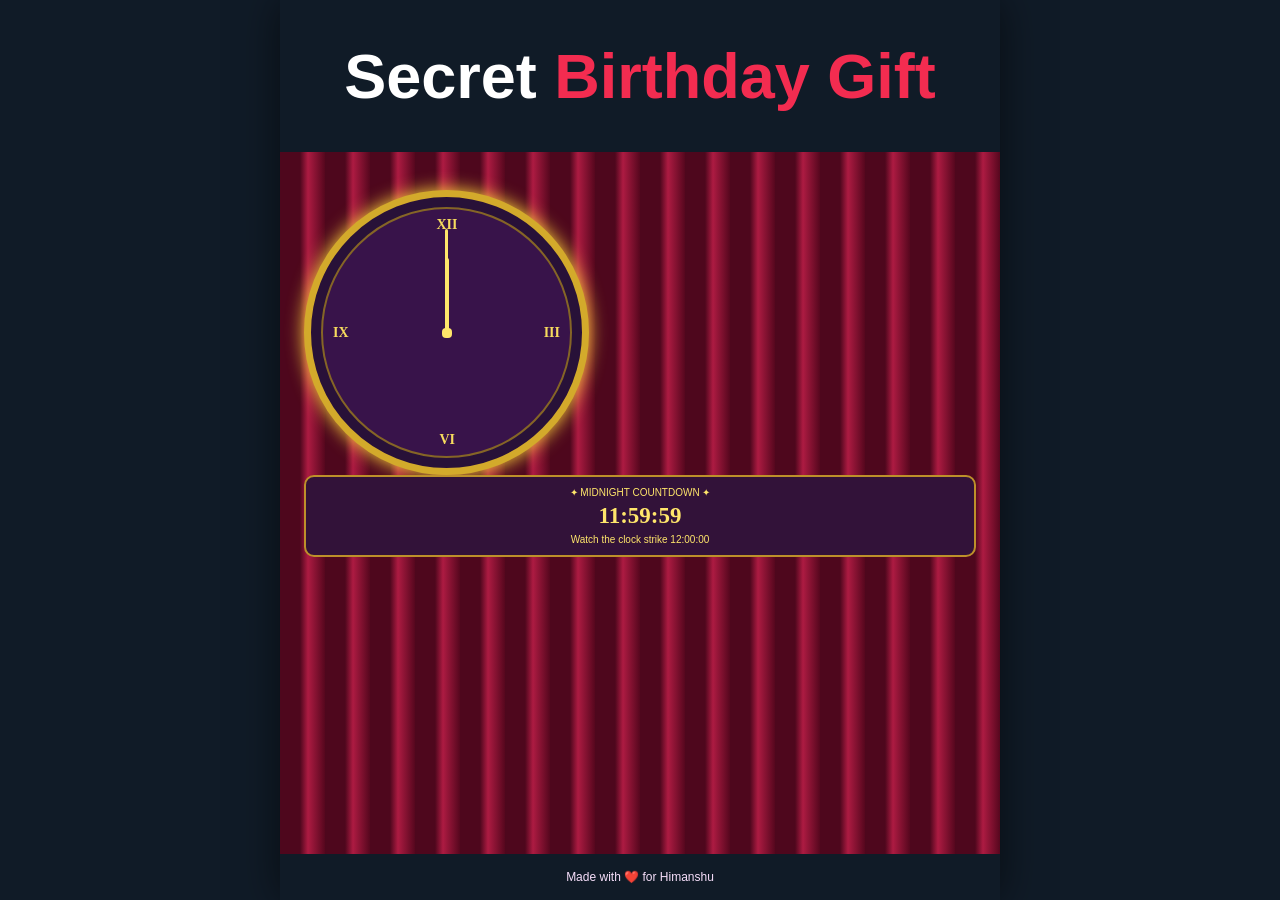
==== index.html @ 5b29326b "Publish birthday surprise site Co-authored-by: Copilot <223556219+Copilot@users.noreply.github.com>" ====
<!doctype html>
<html lang="en">
<head>
  <meta charset="UTF-8">
  <meta name="viewport" content="width=device-width, initial-scale=1">
  <title>Secret Birthday Gift</title>
  <link rel="stylesheet" href="style.css">
</head>
<body>
  <main class="app">
    <header class="titlebar"><span>Secret</span> Birthday Gift</header>

    <section class="screen midnight-screen active" id="midnightIntro">
      <div class="clock">
        <div class="clock-face"><b>XII</b><b>III</b><b>VI</b><b>IX</b><i class="hour"></i><i class="minute"></i><i class="pin"></i></div>
      </div>
      <div class="countdown"><small>✦ MIDNIGHT COUNTDOWN ✦</small><strong id="countdown">11:59:58</strong><span>Watch the clock strike 12:00:00</span></div>
    </section>

    <footer>Made with ❤️ for Himanshu</footer>
  </main>
  <script src="script.js"></script>
</body>
</html>
---- style.css ----
*{box-sizing:border-box}html,body{width:100%;height:100%;margin:0;overflow:hidden;background:#101b27}body{display:flex;justify-content:center;font-family:"Trebuchet MS","Segoe UI",sans-serif;color:#fff}.app{width:min(100%,720px);height:100dvh;min-height:0;display:flex;flex-direction:column;overflow:hidden;background:#a38abe;box-shadow:0 0 40px #0008}.titlebar{flex:0 0 auto;padding:40px 12px;color:#f32c50;background:#101b27;text-align:center;font-size:clamp(37px,8vw,63px);font-weight:900}.titlebar span{color:#fff}.screen{display:none;flex:1;min-height:0;overflow:hidden;padding:38px 24px 65px;text-align:center;animation:appear .45s ease}.screen.active{display:block}@keyframes appear{from{opacity:0;transform:translateY(15px)}to{opacity:1;transform:none}}h1{margin:10px 0;color:#9f123e;font-size:clamp(27px,5vw,43px)}p{line-height:1.55}.primary{padding:14px 25px;border:0;border-radius:8px;color:#fff;background:#a9143d;box-shadow:0 5px 0 #6e0c2a;cursor:pointer;font-weight:800}.primary:hover{filter:brightness(1.15);transform:translateY(-2px)}button{font:inherit}.midnight-screen{display:flex;flex-direction:column;align-items:center;justify-content:center;gap:25px;background:repeating-linear-gradient(90deg,#4e071d 0 20px,#ad1b42 28px,#56071e 45px)}.clock{width:min(64vw,285px);aspect-ratio:1;padding:10px;border:7px solid #d3aa2b;border-radius:50%;background:#281138;box-shadow:0 0 18px #ffd83b}.clock-face{position:relative;width:100%;height:100%;border:2px solid #856526;border-radius:50%;background:#38134a}.clock-face b{position:absolute;color:#f7dc5e;font:700 14px Georgia}.clock-face b:nth-child(1){top:8px;left:calc(50% - 10px)}.clock-face b:nth-child(2){right:10px;top:calc(50% - 8px)}.clock-face b:nth-child(3){bottom:8px;left:calc(50% - 7px)}.clock-face b:nth-child(4){left:10px;top:calc(50% - 8px)}.clock-face i{position:absolute;bottom:50%;left:calc(50% - 2px);width:4px;background:#ffe66a;border-radius:4px;transform-origin:bottom}.hour{height:30%}.minute{height:42%;width:3px!important}.pin{width:10px!important;height:10px;left:calc(50% - 5px)!important;bottom:calc(50% - 5px)!important;background:#ffde3c}.countdown{padding:10px 20px;border:2px solid #bd902a;border-radius:10px;background:#321239;color:#ffe66b;text-align:center}.countdown small,.countdown span{display:block;font-size:10px}.countdown strong{display:block;margin:5px;font:700 23px Georgia}.passcode-screen{display:grid;grid-template-columns:1fr 1fr;align-items:center;gap:28px;background:repeating-linear-gradient(90deg,#fffbed 0 27px,#fff7dc 27px 54px)}.portrait{width:min(100%,300px);aspect-ratio:1;display:grid;place-content:center;margin:auto;border:14px solid #9973ae;border-radius:16px;background:linear-gradient(135deg,#ffb5ca,#fff0a7);box-shadow:0 10px #76538b;color:#d2234b;font-weight:900;letter-spacing:3px}.cartoon{font-size:105px}.passcode-panel h1{color:#000000c7}.passcode-panel p{font-size:13px}.dots{display:flex;justify-content:center;gap:9px;margin:18px}.dots i{width:34px;height:34px;border:2px solid #3e0a9d;border-radius:7px;background:#b5a0cb}.dots i.filled{background:#ffe75d;box-shadow:0 0 12px #ffe75d}.keypad{display:grid;grid-template-columns:repeat(3,58px);justify-content:center;gap:11px}.keypad button{width:58px;height:58px;border:0;border-radius:50%;color:#9f1740;background:#fff;box-shadow:0 4px 8px #442a4b66;cursor:pointer;font-weight:800}.error{min-height:20px;color:#b3123c;font-weight:800}.gift-screen{position:relative;overflow:hidden;background:repeating-linear-gradient(90deg,#fff0f5 0 25px,#ffe3ec 25px 50px)}.gift-screen>*{position:relative;z-index:1}.confetti{margin:5px;color:#ec2b4d;font-size:25px;letter-spacing:13px;animation:float 2s infinite}@keyframes float{50%{transform:translateY(10px)}}.gifts{display:flex;justify-content:center;gap:25px;margin:70px 0 35px}.gift{width:min(28%,150px);aspect-ratio:1;border:0;border-radius:50%;color:#fff;background:#c41947;box-shadow:0 9px #81132f;cursor:pointer}.gift span{display:block;font-size:clamp(55px,10vw,85px)}.gift b{font-size:13px}.message{min-height:28px;color:#a4143e;font-weight:800}.memories-screen{background:repeating-linear-gradient(135deg,#ffe9f1 0 25px,#fff5f8 25px 50px)}.scrapbook{max-width:650px;min-height:555px;margin:auto;padding:28px 20px;border:7px solid #fff8e7;border-radius:18px;background:#fffdf5;box-shadow:0 8px #e1bfce;color:#9b1640}.scrapbook h1{display:inline-block;padding:8px 12px;color:#fff;background:#a8173e;letter-spacing:7px;transform:rotate(-2deg)}.lights{height:40px;display:flex;justify-content:space-around;border-top:3px solid #70665e;border-radius:50%;padding-top:2px}.lights i{width:19px;height:19px;border-radius:50%;background:#ffcc3f;box-shadow:0 0 9px #ffcc3f}.photos{display:grid;grid-template-columns:repeat(3,1fr);gap:18px;margin-top:25px}.photos figure{margin:0;cursor:pointer;transform:rotate(-2deg);transition:transform .2s}.photos figure:nth-child(2){transform:rotate(2deg)}.photos figure:nth-child(3){transform:rotate(-1deg)}.photos figure:hover,.photos figure.sway{transform:translateY(-8px) rotate(4deg)}.photo{height:180px;display:grid;place-content:center;border:7px solid #fff;outline:4px solid #de4961;font-size:52px;line-height:1.2}.p1{background:#ffd8e6}.p2{background:#ffe7b5}.p3{background:#d8efff}.photos figcaption{padding:8px 2px;font-size:12px;font-weight:800}.camera{margin:30px 0 5px;text-align:left;font-size:42px}.letter-screen{display:grid;grid-template-columns:42% 58%;align-items:center;gap:17px;background:#9f84bd}.letter-picture{height:300px;display:grid;place-content:center;border:10px solid #f0d7ff;border-radius:12px;background:#ffe9f0;font-size:105px;transform:rotate(-4deg)}.letter-screen h1{color:#fff;font-family:Georgia,serif}.letter{text-align:left;white-space:pre-wrap;color:#fff;font:700 15px/1.7 Georgia,serif;min-height:240px}.letter-screen .primary{grid-column:1/-1;justify-self:center}.final-screen{background:repeating-linear-gradient(135deg,#ffe9f1 0 25px,#fff5f8 25px 50px)}.birthday-card{max-width:580px;margin:15px auto 35px;padding:28px 20px;border:5px solid #a8173e;border-radius:20px;background:#fffdf5;box-shadow:10px 12px #e8bfd0;color:#8d163e}.birthday-card h1{font-size:clamp(30px,7vw,52px)}.cake{font-size:120px}.birthday-card h2{font-size:32px}.birthday-card p{color:#866775;font-weight:700}.birthday-card strong{font-size:24px}footer{padding:16px;background:#101b27;text-align:center;font-size:12px;color:#f7dffb}[hidden]{display:none!important}@media(max-width:720px){
.passcode-panel h1,.passcode-panel p{color:#000}.dots{display:flex;justify-content:center;gap:9px;margin:18px}.dots i{width:34px;height:34px;display:grid;place-items:center;border:2px solid #3e0a9d;border-radius:7px;background:#b5a0cb;color:#351044;font-style:normal;font-weight:900}.dots i.filled{background:#ffe75d;box-shadow:0 0 12px #ffe75d}.keypad{display:grid;grid-template-columns:repeat(3,58px);justify-content:center;gap:11px}.keypad button{width:58px;height:58px;border:0;border-radius:50%;color:#9f1740;background:#fff;box-shadow:0 4px 8px #442a4b66;cursor:pointer;font-weight:800}.error{min-height:20px;color:#b3123c;font-weight:800}.gift-screen{position:relative;overflow:hidden;background:repeating-linear-gradient(90deg,#fff0f5 0 25px,#ffe3ec 25px 50px)}.gift-screen>*{position:relative;z-index:1}.confetti{margin:5px;color:#ec2b4d;font-size:25px;letter-spacing:13px;animation:float 2s infinite}@keyframes float{50%{transform:translateY(10px)}}.gifts{display:flex;justify-content:center;gap:25px;margin:70px 0 35px}.gift{width:min(28%,150px);aspect-ratio:1;border:0;border-radius:50%;color:#fff;background:#c41947;box-shadow:0 9px #81132f;cursor:pointer}.gift span{display:block;font-size:clamp(55px,10vw,85px)}.gift b{font-size:13px}.message{min-height:28px;color:#a4143e;font-weight:800}.memories-screen{background:repeating-linear-gradient(135deg,#ffe9f1 0 25px,#fff5f8 25px 50px)}.scrapbook{max-width:650px;min-height:555px;margin:auto;padding:28px 20px;border:7px solid #fff8e7;border-radius:18px;background:#fffdf5;box-shadow:0 8px #e1bfce;color:#9b1640}.scrapbook h1{display:inline-block;padding:8px 12px;color:#fff;background:#a8173e;letter-spacing:7px;transform:rotate(-2deg)}.lights{height:40px;display:flex;justify-content:space-around;border-top:3px solid #70665e;border-radius:50%;padding-top:2px}.lights i{width:19px;height:19px;border-radius:50%;background:#ffcc3f;box-shadow:0 0 9px #ffcc3f}.photos{display:grid;grid-template-columns:repeat(3,1fr);gap:18px;margin-top:25px}.photos figure{margin:0;cursor:pointer;transform:rotate(-2deg);transition:transform .2s}.photos figure:nth-child(2){transform:rotate(2deg)}.photos figure:nth-child(3){transform:rotate(-1deg)}.photos figure:hover,.photos figure.sway{transform:translateY(-8px) rotate(4deg)}.photo{height:180px;display:grid;place-content:center;border:7px solid #fff;outline:4px solid #de4961;font-size:52px;line-height:1.2}.p1{background:#ffd8e6}.p2{background:#ffe7b5}.p3{background:#d8efff}.photos figcaption{padding:8px 2px;font-size:12px;font-weight:800}.camera{margin:30px 0 5px;text-align:left;font-size:42px}.letter-screen{display:grid;grid-template-columns:42% 58%;align-items:center;gap:17px;background:#9f84bd}.letter-picture{height:300px;display:grid;place-content:center;border:10px solid #f0d7ff;border-radius:12px;background:#ffe9f0;font-size:105px;transform:rotate(-4deg)}.letter-screen h1{color:#fff;font-family:Georgia,serif}.letter{text-align:left;white-space:pre-wrap;color:#fff;font:700 15px/1.7 Georgia,serif;min-height:240px}.letter-screen .primary{grid-column:1/-1;justify-self:center}.final-screen{background:repeating-linear-gradient(135deg,#ffe9f1 0 25px,#fff5f8 25px 50px)}.birthday-card{max-width:580px;margin:15px auto 35px;padding:28px 20px;border:5px solid #a8173e;border-radius:20px;background:#fffdf5;box-shadow:10px 12px #e8bfd0;color:#8d163e}.birthday-card h1{font-size:clamp(30px,7vw,52px)}.cake{font-size:120px}.birthday-card h2{font-size:32px}.birthday-card p{color:#866775;font-weight:700}.birthday-card strong{font-size:24px}footer{padding:16px;background:#101b27;text-align:center;font-size:12px;color:#f7dffb}[hidden]{display:none!important}@media(max-width:720px){
  .titlebar{padding:14px 8px;font-size:clamp(28px,8vw,42px)}
  .screen{padding:16px 14px 24px}
  footer{padding:8px}
  .portrait{width:min(100%,170px);border-width:8px}
  .cartoon{font-size:60px}
  .passcode-panel h1{font-size:clamp(24px,7vw,34px)}
  .passcode-panel p{margin:8px 0}
  .dots{margin:10px}
  .dots i{width:28px;height:28px}
  .keypad{grid-template-columns:repeat(3,48px);gap:7px}
  .keypad button{width:48px;height:48px}
  .letter-picture{height:150px;width:150px;font-size:60px}
  .letter{font-size:13px;line-height:1.45;min-height:150px}
}

@media(min-width:721px){
.surprise-screen{display:flex;flex-direction:column;align-items:center;justify-content:center;background:linear-gradient(145deg,#fff0f6,#eadbfa)}
.surprise-label{margin:20px 0 0;color:#a14d7d;font-size:12px;font-weight:800;letter-spacing:2px}
.surprise-gif{position:relative;width:min(65vw,240px);height:auto;aspect-ratio:165 / 292;display:grid;place-items:center;margin:10px auto;border:10px solid #fff;border-radius:24px;background:linear-gradient(145deg,#ffc6dd,#fff0b9);box-shadow:0 12px 0 #cba6d3;overflow:hidden}
.surprise-gif.image-gif{background:#24170f}
.surprise-gif.image-gif img{width:100%;height:100%;object-fit:contain}
.surprise-gif.square-gif{width:min(65vw,280px);aspect-ratio:1}
.surprise-gif span{z-index:1;font-size:clamp(90px,22vw,155px);animation:gifBounce 1.1s ease-in-out infinite}
.surprise-gif i{position:absolute;font-style:normal;font-size:28px;color:#e84393;animation:gifSparkle 1.6s ease-in-out infinite}
.surprise-gif i:nth-child(2){top:20%;left:18%}.surprise-gif i:nth-child(3){right:17%;top:28%;animation-delay:.35s}.surprise-gif i:nth-child(4){bottom:18%;left:28%;animation-delay:.7s}
.excited-gif{background:linear-gradient(145deg,#d8c4ff,#fff0bd);border-color:#f9efff}
@keyframes gifBounce{50%{transform:translateY(-14px) rotate(-4deg) scale(1.08)}}
@keyframes gifSparkle{50%{transform:scale(1.5) rotate(25deg);opacity:.45}}.memories-screen{background:repeating-linear-gradient(135deg,#ffe9f1 0 25px,#fff5f8 25px 50px)}.scrapbook{max-width:650px;min-height:555px;margin:auto;padding:28px 20px;border:7px solid #fff8e7;border-radius:18px;background:#fffdf5;box-shadow:0 8px #e1bfce;color:#9b1640}.scrapbook h1{display:inline-block;padding:8px 12px;color:#fff;background:#a8173e;letter-spacing:7px;transform:rotate(-2deg)}.lights{height:40px;display:flex;justify-content:space-around;border-top:3px solid #70665e;border-radius:50%;padding-top:2px}.lights i{width:19px;height:19px;border-radius:50%;background:#ffcc3f;box-shadow:0 0 9px #ffcc3f}.photos{display:grid;grid-template-columns:repeat(3,1fr);gap:18px;margin-top:25px}.photos figure{margin:0;cursor:pointer;transform:rotate(-2deg);transition:transform .2s}.photos figure:nth-child(2){transform:rotate(2deg)}.photos figure:nth-child(3){transform:rotate(-1deg)}.photos figure:hover,.photos figure.sway{transform:translateY(-8px) rotate(4deg)}.photo{height:180px;display:grid;place-content:center;border:7px solid #fff;outline:4px solid #de4961;font-size:52px;line-height:1.2}.p1{background:#ffd8e6}.p2{background:#ffe7b5}.p3{background:#d8efff}.photos figcaption{padding:8px 2px;font-size:12px;font-weight:800}.camera{margin:30px 0 5px;text-align:left;font-size:42px}.letter-screen{display:grid;grid-template-columns:42% 58%;align-items:center;gap:17px;background:#9f84bd}.letter-picture{height:300px;display:grid;place-content:center;border:10px solid #f0d7ff;border-radius:12px;background:#ffe9f0;font-size:105px;transform:rotate(-4deg)}.letter-screen h1{color:#fff;font-family:Georgia,serif}.letter{text-align:left;white-space:pre-wrap;color:#fff;font:700 15px/1.7 Georgia,serif;min-height:240px}.letter-screen .primary{grid-column:1/-1;justify-self:center}.final-screen{background:repeating-linear-gradient(135deg,#ffe9f1 0 25px,#fff5f8 25px 50px)}.birthday-card{max-width:580px;margin:15px auto 35px;padding:28px 20px;border:5px solid #a8173e;border-radius:20px;background:#fffdf5;box-shadow:10px 12px #e8bfd0;color:#8d163e}.birthday-card h1{font-size:clamp(30px,7vw,52px)}.cake{font-size:120px}.birthday-card h2{font-size:32px}.birthday-card p{color:#866775;font-weight:700}.birthday-card strong{font-size:24px}footer{padding:16px;background:#101b27;text-align:center;font-size:12px;color:#f7dffb}[hidden]{display:none!important}@media(min-width:721px){
  body{padding:24px 0;background:#080d14}
  .app{min-height:calc(100vh - 48px);border-radius:24px}
  .screen{min-height:calc(100vh - 150px);padding:clamp(42px,6vh,80px) clamp(30px,5vw,72px)}
  .titlebar{border-radius:24px 24px 0 0}
}

@media(min-width:561px){
  .passcode-screen{grid-template-columns:1fr 1fr;background:linear-gradient(90deg,#fffbed 0 50%,#9f84bd 50% 100%)}
  .passcode-panel{align-self:stretch;display:flex;flex-direction:column;justify-content:center;margin:-38px -24px -65px 0;padding:38px 24px}
  .passcode-panel h1{color:#fff}
}

@media(max-width:720px){
  .titlebar{padding:28px 12px;font-size:clamp(32px,8vw,52px)}
  .screen{min-height:calc(100svh - 108px);padding:28px 16px 52px}
}

@media(max-width:560px){
  .passcode-screen{grid-template-columns:1fr;gap:25px}
  .passcode-panel h1{color:#9f123e!important}
  .portrait{width:min(62vw,230px)}
  .cartoon{font-size:clamp(65px,18vw,85px)}
  .passcode-panel h1{font-size:clamp(25px,8vw,36px)}
  .gifts{gap:10px;margin:48px 0 30px}
  .gift{width:min(29vw,120px)}
  .photos{gap:8px}
  .photo{height:140px;border-width:4px;font-size:35px}
  .photos figcaption{font-size:10px}
  .scrapbook{min-height:0;padding:20px 12px 25px}
  .scrapbook h1{font-size:clamp(25px,9vw,38px);letter-spacing:4px}
  .letter-screen{grid-template-columns:1fr}
  .letter-picture{width:180px;height:180px;margin:auto;font-size:70px}
  .letter-screen h1{font-size:clamp(24px,7vw,34px)}
  .letter{font-size:14px;min-height:210px}
  .cake{font-size:clamp(80px,28vw,120px)}
  .birthday-card h2{font-size:clamp(24px,8vw,32px)}
}

@media(max-width:370px){
  .keypad{grid-template-columns:repeat(3,52px);gap:8px}
  .keypad button{width:52px;height:52px}
  .dots i{width:29px;height:29px}
  .photos{grid-template-columns:1fr}
  .photo{height:150px}
  .photos figure{max-width:190px;margin:auto}
}
}

@media(max-width:720px){
  .titlebar{padding:14px 8px;font-size:clamp(28px,8vw,42px)}
  .screen{min-height:0;padding:12px 14px 16px}
  footer{padding:8px}
  .screen.surprise-screen.active,
  .screen.gift-screen.active,
  .screen.memories-screen.active,
  .screen.final-screen.active{display:flex;flex-direction:column;justify-content:center;align-items:center}
  .screen.letter-screen.active{display:grid;align-content:center;justify-content:center}
  .screen.passcode-screen.active{display:grid}
  .passcode-screen{grid-template-columns:1fr 1fr;gap:12px}
  .portrait{width:min(100%,150px);border-width:7px}
  .cartoon{font-size:52px}
  .passcode-panel h1{font-size:clamp(21px,6vw,30px)}
  .passcode-panel p{margin:5px 0}
  .dots{margin:7px}
  .dots i{width:25px;height:25px}
  .keypad{grid-template-columns:repeat(3,42px);gap:5px}
  .keypad button{width:42px;height:42px}
  .letter-picture{height:150px;width:150px;font-size:60px}
  .letter{font-size:13px;line-height:1.45;min-height:150px}
  .screen.letter-screen.active{
    grid-template-columns:minmax(0,1fr);
    grid-template-rows:auto auto auto;
    align-items:center;
    gap:10px;
  }
  .letter-screen .letter-picture{
    grid-column:1;
    grid-row:1;
    width:150px;
    height:150px;
    margin:0 auto;
  }
  .letter-screen > div:nth-child(2){
    grid-column:1;
    grid-row:2;
    min-width:0;
  }
  .letter-screen h1{margin:0 0 8px}
  .letter-screen .primary{grid-column:1;grid-row:3}
}

.passcode-panel h1,
.passcode-panel p{color:#000!important}
}

@media(min-width:721px){
  .screen.passcode-screen.active{
    display:grid;
    grid-template-columns:1fr 1fr;
    align-items:center;
    gap:20px;
    padding:20px 28px;
  }
  .passcode-screen .portrait{
    width:min(100%,220px);
    border-width:10px;
  }
  .passcode-screen .cartoon{font-size:78px}
  .passcode-screen .passcode-panel{
    align-self:center;
    margin:0;
    padding:0;
  }
  .passcode-screen .passcode-panel h1{
    margin:4px 0;
    font-size:32px;
  }
  .passcode-screen .passcode-panel p{
    margin:6px 0;
    color:#000;
  }
  .passcode-screen .dots{margin:10px}
  .passcode-screen .dots i{
    width:30px;
    height:30px;
  }
  .passcode-screen .keypad{
    grid-template-columns:repeat(3,48px);
    gap:7px;
  }
  .passcode-screen .keypad button{
    width:48px;
    height:48px;
  }
  .passcode-screen .error{min-height:18px;margin:4px 0}

  .screen.surprise-screen.active{
    display:flex;
    flex-direction:column;
    align-items:center;
    justify-content:center;
    gap:4px;
    padding:12px 32px 20px;
  }
  .surprise-screen .surprise-gif{
    width:150px;
    margin:0 auto 2px;
  }
  .surprise-screen .surprise-gif.square-gif{
    width:170px;
  }
  .surprise-screen .surprise-label{margin:2px 0;font-size:11px}
  .surprise-screen h1{margin:2px 0;font-size:32px}
  .surprise-screen p:not(.surprise-label){margin:2px 0 6px}
  .surprise-screen .primary{padding:11px 22px}
  .screen.gift-screen.active,
  .screen.memories-screen.active,
  .screen.final-screen.active{display:block}
  .screen.letter-screen.active{display:grid}

  .screen.gift-screen.active,
  .screen.memories-screen.active,
  .screen.final-screen.active{
    display:flex;
    flex-direction:column;
    align-items:center;
    justify-content:center;
    padding:24px 32px;
  }
  .gift-screen h1{margin:6px 0}
  .gift-screen > p:not(.message){margin:4px 0}
  .gift-screen .gifts{margin:36px 0 24px}
  .gift-screen .gifts .gift{
    width:120px;
    height:120px;
    flex:0 0 120px;
  }
  .gift-screen .gifts .gift span{font-size:64px}
  .gift-screen .message{margin:0 0 16px}
  .memories-screen .scrapbook{
    width:min(100%,650px);
    min-height:0;
  }
  .memories-screen > .primary{margin-top:18px}
  .final-screen .birthday-card{margin:0 auto 20px}
}
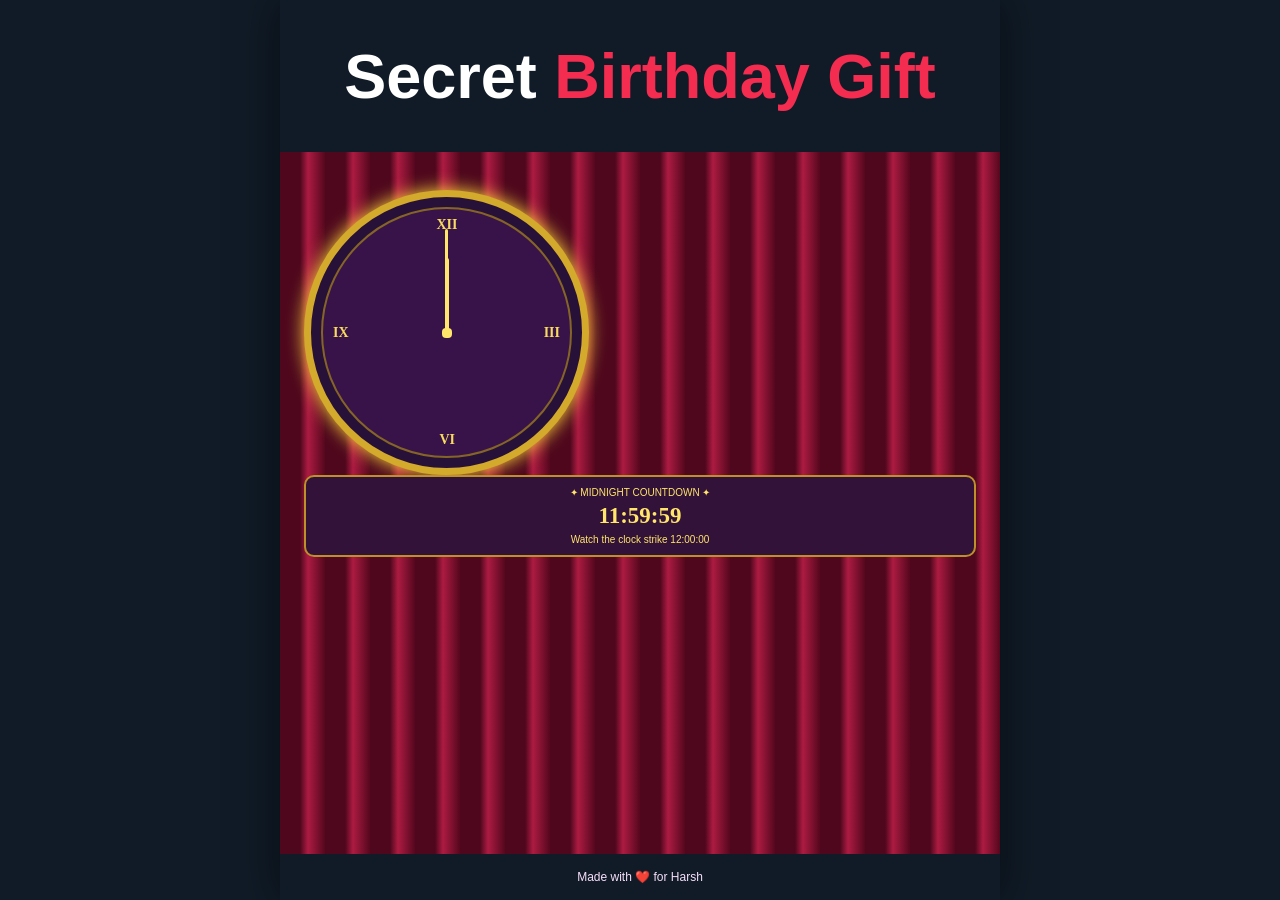
==== commit 232ae959: "Update footer name from Himanshu to Harsh" ====
--- a/index.html
+++ b/index.html
@@ -17,7 +17,7 @@
       <div class="countdown"><small>✦ MIDNIGHT COUNTDOWN ✦</small><strong id="countdown">11:59:58</strong><span>Watch the clock strike 12:00:00</span></div>
     </section>
 
-    <footer>Made with ❤️ for Himanshu</footer>
+    <footer>Made with ❤️ for Harsh</footer>
   </main>
   <script src="script.js"></script>
 </body>
